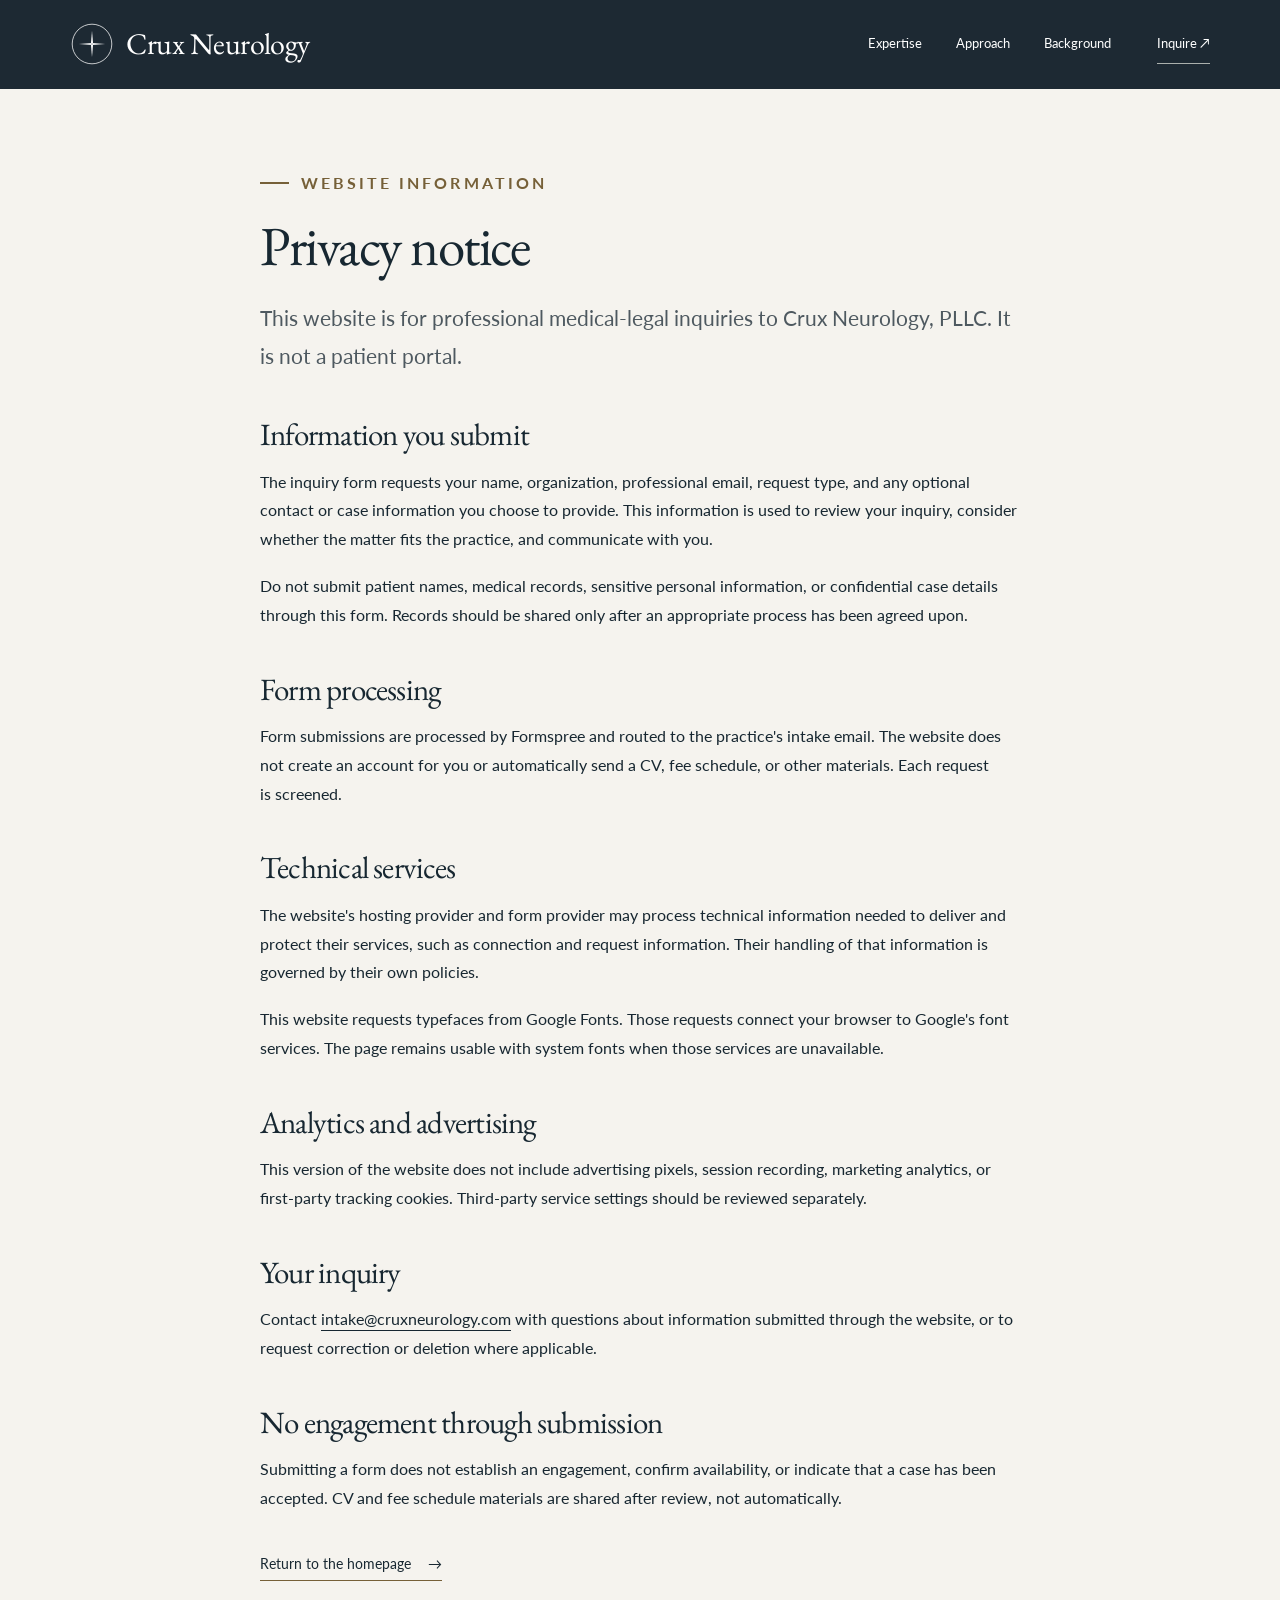
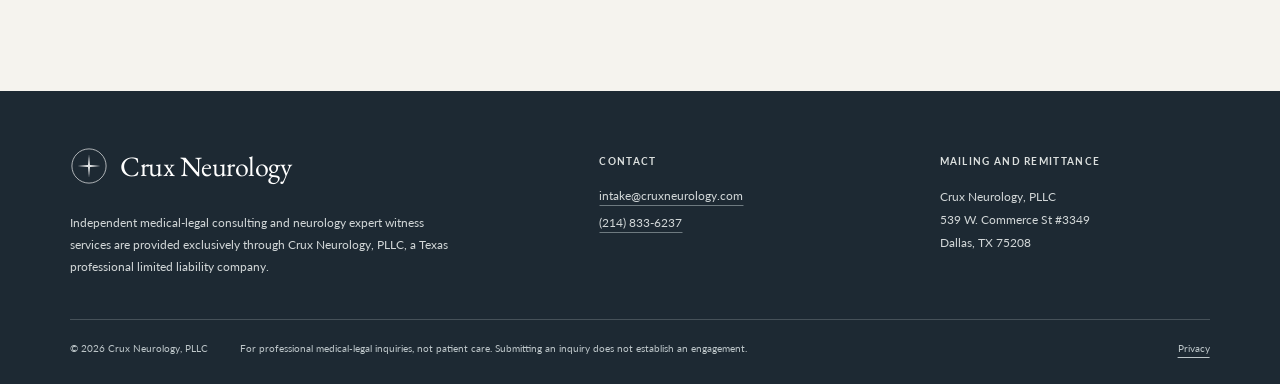
==== privacy/index.html @ 37321e13 "Add files via upload Initial website upload" ====
<!doctype html>
<html lang="en">
<head>
  <meta charset="UTF-8">
  <meta name="viewport" content="width=device-width, initial-scale=1">
  <title>Privacy | Crux Neurology</title>
  <meta name="description" content="How Crux Neurology, PLLC handles professional inquiries submitted through this website.">
  <meta name="robots" content="index, follow, max-image-preview:large">
  <meta name="theme-color" content="#1d2933">
  <link rel="canonical" href="https://cruxneurology.com/privacy/">
  <meta property="og:type" content="website">
  <meta property="og:site_name" content="Crux Neurology">
  <meta property="og:title" content="Privacy | Crux Neurology">
  <meta property="og:description" content="How Crux Neurology, PLLC handles professional inquiries submitted through this website.">
  <meta property="og:url" content="https://cruxneurology.com/privacy/">
  <meta property="og:image" content="https://cruxneurology.com/assets/social-card.png">
  <meta property="og:image:width" content="1200">
  <meta property="og:image:height" content="630">
  <meta property="og:image:alt" content="Crux Neurology - Ryan Cheung, DO. Neurology expert witness for stroke and acute hospital care.">
  <meta name="twitter:card" content="summary_large_image">
  <meta name="twitter:title" content="Privacy | Crux Neurology">
  <meta name="twitter:description" content="How Crux Neurology, PLLC handles professional inquiries submitted through this website.">
  <meta name="twitter:image" content="https://cruxneurology.com/assets/social-card.png">
  <link rel="icon" type="image/svg+xml" href="/assets/favicon.svg">
  <link rel="apple-touch-icon" href="/assets/apple-touch-icon.png">
  <link rel="preconnect" href="https://fonts.googleapis.com"><link rel="preconnect" href="https://fonts.gstatic.com" crossorigin><link href="https://fonts.googleapis.com/css2?family=EB+Garamond:wght@400;500;600&amp;family=Lato:wght@400;700&amp;display=swap" rel="stylesheet">
  <link rel="stylesheet" href="/assets/site.3e89bdb7e78f.css">
  
  
  <script type="module" src="/assets/site.d19957cd7f77.mjs"></script>
</head>
<body>
  <a class="skip-link" href="#main">Skip to content</a>
    <header class="site-header" data-header>
      <div class="container header-inner">
        <a class="brand" href="/" aria-label="Crux Neurology home"><svg class="brand__mark" xmlns="http://www.w3.org/2000/svg" viewBox="0 0 100 100" aria-hidden="true" focusable="false">
    <defs><mask id="logo-cutout-header"><rect width="100" height="100" fill="white"/><circle cx="50" cy="50" r="1.5" fill="black"/></mask></defs>
    <g fill="none" stroke="currentColor"><circle cx="50" cy="50" r="45" stroke-width="1.7"/></g>
    <g fill="currentColor" mask="url(#logo-cutout-header)"><polygon points="50,20 52.5,50 50,80 47.5,50"/><polygon points="20,50 50,47.5 80,50 50,52.5"/></g>
    <circle cx="50" cy="50" r="2" fill="none" stroke="currentColor" stroke-width="1"/>
  </svg><span>Crux Neurology</span></a>
        <button class="menu-toggle" type="button" aria-expanded="false" aria-controls="site-nav" hidden>
          <span data-menu-label>Menu</span><span class="menu-glyph" aria-hidden="true"><span></span><span></span></span>
        </button>
        <nav class="site-nav" id="site-nav" aria-label="Main navigation">
          <a href="/#expertise">Expertise</a><a href="/#approach">Approach</a><a href="/#background">Background</a>
          <a class="nav-inquiry" href="/#inquire" data-inquiry="case">Inquire<span aria-hidden="true">&nbsp;&#8599;</span></a>
        </nav>
      </div>
    </header>
  <main id="main" class="secondary-page" tabindex="-1"><div class="container prose">
    <p class="eyebrow"><span aria-hidden="true"></span>Website information</p><h1>Privacy notice</h1>
    <p class="prose-intro">This website is for professional medical-legal inquiries to Crux Neurology, PLLC. It is not a patient portal.</p>
    <h2>Information you submit</h2><p>The inquiry form requests your name, organization, professional email, request type, and any optional contact or case information you choose to provide. This information is used to review your inquiry, consider whether the matter fits the practice, and communicate with you.</p>
    <p>Do not submit patient names, medical records, sensitive personal information, or confidential case details through this form. Records should be shared only after an appropriate process has been agreed upon.</p>
    <h2>Form processing</h2><p>Form submissions are processed by Formspree and routed to the practice's intake email. The website does not create an account for you or automatically send a CV, fee schedule, or other materials. Each request is screened.</p>
    <h2>Technical services</h2><p>The website's hosting provider and form provider may process technical information needed to deliver and protect their services, such as connection and request information. Their handling of that information is governed by their own policies.</p>
    <p>This website requests typefaces from Google Fonts. Those requests connect your browser to Google's font services. The page remains usable with system fonts when those services are unavailable.</p>
    <h2>Analytics and advertising</h2><p>This version of the website does not include advertising pixels, session recording, marketing analytics, or first-party tracking cookies. Third-party service settings should be reviewed separately.</p>
    <h2>Your inquiry</h2><p>Contact <a href="mailto:intake@cruxneurology.com">intake@cruxneurology.com</a> with questions about information submitted through the website, or to request correction or deletion where applicable.</p>
    <h2>No engagement through submission</h2><p>Submitting a form does not establish an engagement, confirm availability, or indicate that a case has been accepted. CV and fee schedule materials are shared after review, not automatically.</p>
    <a class="text-link" href="/">Return to the homepage <span aria-hidden="true">&#8594;</span></a>
  </div></main>
  <footer class="site-footer">
    <div class="container footer-main">
      <div class="footer-brand"><a class="brand" href="/" aria-label="Crux Neurology home"><svg class="brand__mark" xmlns="http://www.w3.org/2000/svg" viewBox="0 0 100 100" aria-hidden="true" focusable="false">
    <defs><mask id="logo-cutout-footer"><rect width="100" height="100" fill="white"/><circle cx="50" cy="50" r="1.5" fill="black"/></mask></defs>
    <g fill="none" stroke="currentColor"><circle cx="50" cy="50" r="45" stroke-width="1.7"/></g>
    <g fill="currentColor" mask="url(#logo-cutout-footer)"><polygon points="50,20 52.5,50 50,80 47.5,50"/><polygon points="20,50 50,47.5 80,50 50,52.5"/></g>
    <circle cx="50" cy="50" r="2" fill="none" stroke="currentColor" stroke-width="1"/>
  </svg><span>Crux Neurology</span></a><p>Independent medical-legal consulting and neurology expert witness services are provided exclusively through Crux Neurology, PLLC, a Texas professional limited liability company.</p></div>
      <div><h2 class="footer-heading">Contact</h2><a href="mailto:intake@cruxneurology.com">intake@cruxneurology.com</a><a href="tel:+12148336237">(214) 833-6237</a></div>
      <div><h2 class="footer-heading">Mailing and remittance</h2><address>Crux Neurology, PLLC<br>539 W. Commerce St #3349<br>Dallas, TX 75208</address></div>
    </div>
    <div class="container footer-bottom"><p>&copy; 2026 Crux Neurology, PLLC</p><p>For professional medical-legal inquiries, not patient care. Submitting an inquiry does not establish an engagement.</p><a href="/privacy/">Privacy</a></div>
  </footer>
</body>
</html>
---- assets/site.3e89bdb7e78f.css ----
/* EDIT HERE: the approved visual system. Keep normal text at accessible contrast. */
:root {
  color-scheme: light;
  --paper: #f5f3ee;
  --paper-deep: #eae7df;
  --white: #ffffff;
  --navy: #1d2933;
  --navy-raised: #253640;
  --ink: #172731;
  --muted: #4e5960;
  --on-dark: #f6f4ee;
  --on-dark-muted: #d2d7d8;
  --gold: #bda16b;
  --gold-hover: #cdb584;
  --gold-ink: #766038;
  --line: #cecac1;
  --line-dark: #465159;
  --error: #942e2e;
  --font-display: 'EB Garamond', Georgia, 'Times New Roman', serif;
  --font-body: 'Lato', Arial, Helvetica, sans-serif;
  --container: 1248px;
  --gutter: clamp(22px, 5.5vw, 88px);
  --section-space: clamp(68px, 7vw, 100px);
  --header-height: 88px;
  --radius: 2px;
  --ease: cubic-bezier(.2, .7, .2, 1);
}

/* BASE --------------------------------------------------------------- */
*, *::before, *::after { box-sizing: border-box; }
html { scroll-padding-top: calc(var(--header-height) + 24px); }
body { margin: 0; background: var(--paper); color: var(--ink); font-family: var(--font-body); font-size: 17px; line-height: 1.65; -webkit-font-smoothing: antialiased; }
body, input, select, textarea, button { font-synthesis: none; }
::selection { background: #ddcca7; color: var(--ink); }
h1, h2, h3, p, figure, ol, ul, dl, dd { margin: 0; }
h1, h2, h3 { font-family: var(--font-display); font-weight: 400; text-wrap: pretty; }
h1 { font-size: clamp(44px, 4.3vw, 60px); line-height: 1.03; letter-spacing: -.027em; }
h2 { font-size: clamp(35px, 3.3vw, 46px); line-height: 1.08; letter-spacing: -.025em; }
h3 { font-size: 26px; line-height: 1.12; letter-spacing: -.017em; }
p { text-wrap: pretty; }
p + p { margin-top: 18px; }
a { color: inherit; text-underline-offset: 5px; text-decoration-thickness: 1px; }
button, input, select, textarea { font: inherit; }
button, a, input, select, textarea { -webkit-tap-highlight-color: transparent; }
button { cursor: pointer; }
button:disabled { cursor: wait; }
a:focus-visible, button:focus-visible, input:focus-visible, select:focus-visible, textarea:focus-visible, [tabindex]:focus-visible { outline: 2px solid var(--gold-ink); outline-offset: 5px; }
.site-header :focus-visible, .hero :focus-visible, .site-footer :focus-visible { outline-color: var(--gold-hover); }
[hidden] { display: none !important; }
img { display: block; max-width: 100%; }
.container { width: min(var(--container), calc(100% - var(--gutter) * 2)); margin-inline: auto; }
.section { padding-block: var(--section-space); }
section[id] { scroll-margin-top: 22px; }
#main:focus, #inquire:focus { outline: none; }
.skip-link { position: fixed; top: 12px; left: 20px; z-index: 100; padding: 10px 20px; background: var(--paper); color: var(--ink); transform: translateY(-170%); }
.skip-link:focus { transform: translateY(0); }
.eyebrow { display: flex; align-items: center; gap: 12px; font-size: 10.5px; line-height: 1.45; font-weight: 700; text-transform: uppercase; letter-spacing: .19em; color: var(--gold-ink); margin-bottom: 20px; }
.eyebrow > span { width: 29px; height: 2px; flex: 0 0 29px; background: currentColor; }
.button { display: inline-flex; align-items: center; justify-content: center; gap: 17px; padding: 14px 22px; min-height: 50px; border: 1px solid transparent; border-radius: var(--radius); text-decoration: none; font-size: 14px; line-height: 1.3; font-weight: 400; transition: background-color .2s, color .2s, border-color .2s; }
.button--gold { background: var(--gold); color: var(--ink); }
.button--gold:hover { background: var(--gold-hover); }
.button--outline { background: transparent; border-color: #9b9d92; color: var(--on-dark); }
.button--outline:hover { background: var(--on-dark); border-color: var(--on-dark); color: var(--navy); }
.button--navy { background: var(--navy); color: var(--white); }
.button--navy:hover { background: #344650; }
.button--navy:disabled { background: #52636a; }
.button-arrow { transition: transform .2s var(--ease); }
.button:hover .button-arrow { transform: translateX(3px); }
.text-link { display: inline-flex; align-items: center; gap: 17px; border: 0; border-bottom: 1px solid var(--gold-ink); padding: 0 0 5px; background: none; font-size: 14px; line-height: 1.6; text-decoration: none; color: var(--ink); }
.text-link:hover { color: var(--gold-ink); }

/* IDENTITY / NAVIGATION ---------------------------------------------- */
.site-header { position: sticky; top: 0; z-index: 50; background: var(--navy); color: var(--white); border-bottom: 1px solid transparent; transition: border-color .2s; }
.site-header.is-scrolled { border-bottom-color: var(--line-dark); }
.header-inner { min-height: var(--header-height); display: flex; align-items: center; justify-content: space-between; gap: 24px; }
.brand { display: inline-flex; align-items: center; gap: 12px; color: var(--white); text-decoration: none; white-space: nowrap; transition: color .2s; }
.brand__mark { width: 44px; height: 44px; flex: 0 0 44px; }
.brand > span { font-family: var(--font-display); font-size: 30px; line-height: 1; letter-spacing: -.018em; }
/* The entire brand is white at rest; both symbol and wordmark turn gold. */
.brand:hover, .brand:focus-visible { color: var(--gold); }
.site-nav { display: flex; align-items: center; gap: 34px; font-size: 13px; line-height: 1.5; }
.site-nav a { padding-block: 10px; text-decoration: none; transition: color .2s; }
.site-nav a:hover, .site-nav a:focus-visible, .site-nav a[aria-current="location"] { color: var(--gold-hover); }
.site-nav .nav-inquiry { margin-left: 12px; border-bottom: 1px solid #aab0ad; }
.menu-toggle { display: none; }

/* OPENING: INDEPENDENT TEXT, PHOTO, AND REAR PANEL --------------------- */
.hero { background: var(--navy); color: var(--on-dark); position: relative; z-index: 2; isolation: isolate; }
.hero::after { content: ''; position: absolute; z-index: -1; width: 21%; right: 0; top: 0; bottom: 0; background: var(--navy-raised); transform: translateY(var(--rear-shift, 0px)); }
.hero-grid { display: grid; grid-template-columns: minmax(0, 1.43fr) minmax(0, 1fr); gap: clamp(36px, 4.5vw, 68px); align-items: start; padding-top: 28px; padding-bottom: 50px; }
.hero-copy { padding-top: 10px; position: relative; z-index: 2; }
.person-label { font-size: 11px; letter-spacing: .28em; line-height: 1.6; text-transform: uppercase; color: #e4d4b2; margin-bottom: 18px; }
.hero h1 { max-width: 720px; }
.hero h1 > span { display: block; }
.keep-together { white-space: nowrap; }
.hero-introduction { font-size: 15.5px; line-height: 1.65; color: var(--on-dark-muted); max-width: 590px; margin-top: 22px; }
.hero-introduction p + p { margin-top: 11px; }
.hero-actions { display: flex; gap: 14px; flex-wrap: wrap; margin-top: 26px; }
.hero-actions .button { font-size: 13px; padding-inline: 19px; }
.hero-location { display: flex; align-items: center; flex-wrap: wrap; gap: 12px; margin-top: 24px; color: var(--on-dark-muted); font-size: 11.5px; letter-spacing: .02em; }
.hero-location > span { width: 18px; height: 1px; background: #73818a; }
.hero-media { display: grid; grid-template-columns: minmax(0, 1fr) 73px; gap: 25px; align-items: start; position: relative; z-index: 3; }
.portrait-frame { margin-bottom: -108px; background: var(--navy); transform: translate3d(0, var(--portrait-shift, 0px), 0); }
.portrait-clip { aspect-ratio: 3 / 4; overflow: hidden; background: #8b9b93; }
.portrait-clip img { width: 100%; height: 100%; object-fit: cover; object-position: 50% 30%; filter: saturate(.88); transform: scale(var(--portrait-scale, 1.012)); }
.portrait-frame figcaption { padding: 14px 16px 16px; font-size: 12px; line-height: 1.55; color: var(--on-dark); }
.portrait-frame figcaption > span { display: block; }
.portrait-frame figcaption > span + span { color: #c8cfce; font-size: 10.5px; margin-top: 1px; }
.hero-note { margin-top: 140px; font-size: 9px; line-height: 2; text-transform: uppercase; letter-spacing: .16em; overflow-wrap: normal; }
.hero-note > span { display: block; width: 32px; height: 2px; background: var(--gold); margin-bottom: 18px; }

/* FOCUS -------------------------------------------------------------- */
.expertise { padding-top: clamp(106px, 9vw, 130px); position: relative; z-index: 1; background: var(--paper); }
.section-intro { display: grid; grid-template-columns: .9fr 1.25fr; gap: 100px; align-items: center; margin-bottom: 42px; }
.section-intro h2 { max-width: 430px; }
.section-lead { font-size: 17px; line-height: 1.7; color: var(--muted); max-width: 630px; }
.expertise-grid { display: grid; grid-template-columns: repeat(3, minmax(0, 1fr)); border-top: 1px solid var(--line); padding-top: 27px; }
.expertise-item { display: grid; grid-template-columns: 25px 1fr; gap: 21px; padding-right: 28px; }
.expertise-item + .expertise-item { border-left: 1px solid var(--line); padding-left: 27px; }
.expertise-item:last-child { padding-right: 0; }
.item-number { font-family: var(--font-display); font-size: 17px; line-height: 1.5; color: var(--gold-ink); }
.expertise-item h3 { font-size: 24px; line-height: 1.07; min-height: 54px; max-width: 295px; }
.expertise-item p { margin-top: 16px; font-size: 15px; line-height: 1.72; color: var(--muted); }

/* APPROACH: NORMAL DOCUMENT SCROLL, STICKY TITLE, ACTIVE RAIL --------- */
.approach { border-top: 1px solid var(--line); padding-bottom: 76px; }
.approach-grid { display: grid; grid-template-columns: .86fr 1.25fr; gap: clamp(80px, 8.5vw, 135px); align-items: start; }
.approach-intro { position: sticky; top: calc(var(--header-height) + 48px); }
.approach-intro h2 { max-width: 375px; }
.approach-intro > p:not(.eyebrow) { margin-top: 22px; font-size: 16px; line-height: 1.75; color: var(--muted); }
.approach-intro .approach-note { border-left: 2px solid var(--gold); padding-left: 18px; color: var(--ink); margin-top: 28px !important; }
.approach-steps { padding: 0; list-style: none; position: relative; }
.approach-steps::before { content: ''; position: absolute; width: 1px; background: var(--line); top: 18px; bottom: 45px; left: 17px; }
.approach-step { display: grid; grid-template-columns: 36px 1fr; gap: 28px; position: relative; }
.approach-step:not(:last-child) { padding-bottom: 48px; }
.step-marker { position: relative; z-index: 1; width: 35px; height: 35px; display: flex; align-items: center; justify-content: center; border-radius: 50%; border: 1px solid var(--gold-ink); color: var(--gold-ink); background: var(--paper); font-family: var(--font-display); font-size: 14px; transition: color .3s, background-color .3s, border-color .3s; }
.approach-step.is-current .step-marker { background: var(--gold); color: var(--navy); border-color: var(--gold); }
.step-label { color: var(--gold-ink); font-size: 10px; text-transform: uppercase; letter-spacing: .17em; font-weight: 700; line-height: 1.5; margin-bottom: 12px; }
.step-content { padding-top: 4px; }
.step-content h3 { font-size: 29px; line-height: 1.12; max-width: 520px; }
.step-content > p:not(.step-label) { margin-top: 15px; color: var(--muted); font-size: 15px; line-height: 1.75; max-width: 540px; }

/* SERVICES ----------------------------------------------------------- */
.services { border-top: 1px solid var(--line); padding-top: 66px; }
.services-grid { display: grid; grid-template-columns: .86fr 1.25fr; gap: clamp(80px, 8.5vw, 135px); }
.services h2 { max-width: 370px; font-size: 39px; }
.services-note { max-width: 340px; color: var(--muted); font-size: 15px; margin-top: 22px; }
.service-row { padding-block: 23px; border-top: 1px solid var(--line); }
.service-row:first-child { padding-top: 0; border-top: 0; }
.service-row:last-child { padding-bottom: 0; }
.service-row h3 { font-size: 27px; }
.service-row p { margin-top: 10px; font-size: 15px; line-height: 1.7; color: var(--muted); }

/* BACKGROUND --------------------------------------------------------- */
.background { background: var(--paper-deep); }
.background-grid { display: grid; grid-template-columns: .86fr 1.25fr; gap: clamp(80px, 8.5vw, 135px); }
.background h2 { font-size: clamp(40px, 3.8vw, 52px); }
.background-subtitle { margin-top: 18px; color: var(--muted); max-width: 320px; font-size: 16px; line-height: 1.7; }
.background-title .text-link { margin-top: 30px; }
.background-copy { font-size: 16px; line-height: 1.8; }
.credentials { display: grid; grid-template-columns: .9fr 1.1fr; gap: 26px; margin-top: 32px; padding-top: 24px; border-top: 1px solid #bdbab1; }
.credentials dt { text-transform: uppercase; font-weight: 700; letter-spacing: .12em; color: var(--muted); font-size: 10px; line-height: 1.5; margin-bottom: 10px; }
.credentials dd { font-size: 14px; line-height: 1.7; }

/* INTAKE ------------------------------------------------------------- */
.inquiry { padding-block: 104px; }
.inquiry-grid { display: grid; grid-template-columns: .86fr 1.25fr; gap: clamp(80px, 8.5vw, 135px); }
.inquiry-intro h2 { font-size: 46px; }
.inquiry-intro > p:not(.eyebrow) { font-size: 16px; color: var(--muted); margin-top: 22px; }
.inquiry-intro .screening-note { font-size: 14px !important; padding-left: 18px; border-left: 2px solid var(--gold); margin-top: 25px !important; }
.contact-links { margin-top: 32px; display: flex; align-items: flex-start; flex-direction: column; gap: 9px; font-size: 15px; }
.contact-links a { text-decoration-color: var(--line); }
.contact-links a:hover { text-decoration-color: var(--gold-ink); }
.inquiry-panel { min-width: 0; }
.form-fields { display: grid; grid-template-columns: 1fr 1fr; gap: 23px 21px; }
.field { min-width: 0; }
.field--full { grid-column: 1 / -1; }
.field label { display: block; font-size: 12px; font-weight: 700; line-height: 1.5; margin-bottom: 8px; }
.required-note, .optional-note { font-weight: 400; color: var(--muted); font-size: 10px; white-space: nowrap; }
input, select, textarea { width: 100%; min-width: 0; border: 1px solid #a2a8a6; border-radius: var(--radius); padding: 12px; background: #faf9f6; color: var(--ink); font-size: 16px; line-height: 1.45; }
input, select { min-height: 48px; }
select { padding-right: 28px; }
textarea { resize: vertical; min-height: 128px; }
input:hover, select:hover, textarea:hover { border-color: var(--muted); }
input:focus, select:focus, textarea:focus { border-color: var(--gold-ink); }
[aria-invalid="true"] { border-color: var(--error); }
.case-fields { display: grid; gap: 23px; }
.field-hint { color: var(--muted); font-size: 12px; line-height: 1.6; margin: -1px 0 10px; }
.field-error { font-size: 12px; color: var(--error); margin-top: 7px; line-height: 1.5; }
.honeypot { position: absolute; width: 1px; height: 1px; padding: 0; border: 0; overflow: hidden; clip-path: inset(50%); white-space: nowrap; }
.form-submit { display: flex; align-items: center; flex-wrap: wrap; gap: 18px; margin-top: 24px; }
.form-submit .button { min-width: 170px; justify-content: space-between; }
.form-submit [role="status"] { color: var(--muted); font-size: 13px; }
.form-privacy { color: var(--muted); font-size: 11px; line-height: 1.7; margin-top: 17px; }
.form-privacy a { text-underline-offset: 3px; }
.form-error-summary { border-left: 3px solid var(--error); background: #f4e9e6; padding: 20px; margin-bottom: 25px; }
.form-error-summary h3 { font-family: var(--font-body); font-size: 16px; font-weight: 700; margin-bottom: 8px; }
.form-error-summary p, .form-error-summary ul { font-size: 13px; line-height: 1.7; }
.form-error-summary ul { padding-left: 20px; margin-top: 8px; }
.form-success { min-height: 280px; padding: 32px 0; }
.form-success h3 { font-size: 38px; margin-bottom: 17px; }
.form-success > p:not(.step-label) { color: var(--muted); font-size: 16px; max-width: 480px; }
.success-rule { display: block; width: 45px; height: 2px; background: var(--gold-ink); margin-bottom: 25px; }
.form-success .text-link { margin-top: 30px; }

/* FOOTER / SECONDARY PAGES ------------------------------------------- */
.site-footer { background: var(--navy); color: var(--on-dark); padding-top: 56px; padding-bottom: 27px; }
.footer-main { display: grid; grid-template-columns: 1.7fr 1fr 1fr; gap: 70px; }
.footer-brand .brand__mark { width: 38px; height: 38px; flex-basis: 38px; }
.footer-brand .brand > span { font-size: 28px; }
.footer-brand p { font-size: 12px; color: var(--on-dark-muted); line-height: 1.8; max-width: 390px; margin-top: 19px; }
.footer-heading { font-family: var(--font-body); font-size: 10px; line-height: 1.6; letter-spacing: .13em; text-transform: uppercase; font-weight: 700; margin-bottom: 17px; color: #dce0df; }
.footer-main > div:not(.footer-brand) { padding-top: 6px; }
.footer-main > div:not(.footer-brand) > a { display: table; margin-bottom: 7px; font-size: 12px; color: var(--on-dark-muted); text-decoration-color: #6e7a80; }
.footer-main a:hover:not(.brand) { color: var(--gold-hover); }
address { font-style: normal; font-size: 12px; line-height: 1.9; color: var(--on-dark-muted); }
.footer-bottom { margin-top: 42px; padding-top: 20px; border-top: 1px solid var(--line-dark); display: flex; align-items: flex-start; gap: 32px; font-size: 10px; line-height: 1.7; color: #bdc6c9; }
.footer-bottom p:nth-child(2) { flex: 1; max-width: 680px; margin-top: 0; }
.footer-bottom > a { margin-left: auto; }
.secondary-page { padding-block: 80px 110px; }
.prose { max-width: 760px; }
.prose h1 { margin-bottom: 25px; }
.prose .prose-intro { font-size: 21px; color: var(--muted); }
.prose h2 { font-size: 31px; margin-top: 43px; margin-bottom: 16px; }
.prose p { font-size: 16px; line-height: 1.8; }
.prose > .text-link { margin-top: 40px; }
.not-found { min-height: 60vh; }
.not-found .button { margin-top: 28px; }

/* RESPONSIVE: RECOMPOSE; DO NOT MINIATURIZE --------------------------- */
@media (min-width: 1500px) { .hero-grid { padding-top: 48px; } }
@media (max-width: 1190px) {
  .hero-media { grid-template-columns: 1fr; }
  .hero-note { display: none; }
  .portrait-clip { aspect-ratio: 4 / 5; }
  .hero-grid { grid-template-columns: 1.35fr .9fr; gap: 40px; }
  .hero-actions { gap: 10px; }
  .hero-actions .button { padding-inline: 16px; font-size: 12px; }
  .section-intro { gap: 65px; }
  .approach-grid, .services-grid, .background-grid, .inquiry-grid { gap: 70px; }
  .expertise-item { gap: 12px; padding-right: 20px; }
  .expertise-item + .expertise-item { padding-left: 20px; }
  .expertise-item h3 { font-size: 23px; }
}
@media (max-width: 950px) {
  :root { --header-height: 76px; --gutter: 34px; }
  .brand__mark { width: 37px; height: 37px; flex-basis: 37px; }
  .brand > span { font-size: 27px; }
  .site-nav { gap: 22px; font-size: 12px; }
  .site-nav .nav-inquiry { margin-left: 0; }
  .hero-grid { gap: 30px; padding-top: 22px; padding-bottom: 44px; }
  .hero h1 { font-size: 47px; }
  .hero-introduction { font-size: 14px; }
  .hero-location { font-size: 10px; gap: 8px; }
  .portrait-frame { margin-top: 20px; margin-bottom: -60px; }
  .portrait-clip { aspect-ratio: 3 / 4; }
  .hero-actions { display: grid; grid-template-columns: 1fr; justify-items: start; gap: 12px; }
  .hero-actions .button { font-size: 13px; }
  .hero-actions .button--outline { min-height: 35px; border-width: 0 0 1px; padding: 5px 0; border-radius: 0; }
  .hero-actions .button--outline:hover { background: none; color: var(--gold-hover); }
  .expertise { padding-top: 85px; }
  .section-intro { gap: 45px; }
  .section-lead { font-size: 15px; }
  .expertise-grid { grid-template-columns: 1fr; padding-top: 0; }
  .expertise-item, .expertise-item + .expertise-item { grid-template-columns: 30px minmax(180px, .8fr) 1fr; padding: 24px 0; border-left: 0; border-bottom: 1px solid var(--line); gap: 16px; }
  .expertise-item > div { display: contents; }
  .expertise-item h3 { min-height: auto; max-width: 300px; }
  .expertise-item p { margin-top: 0; font-size: 14px; }
  .expertise-item:last-child { border-bottom: 0; padding-bottom: 0; }
  .approach-grid, .services-grid, .background-grid, .inquiry-grid { gap: 45px; grid-template-columns: .85fr 1.15fr; }
  .approach-intro h2, .services h2 { font-size: 35px; }
  .step-content h3 { font-size: 27px; }
  .approach-step { gap: 18px; }
  .step-content > p:not(.step-label) { font-size: 14px; }
  .background h2 { font-size: 40px; }
  .background-copy { font-size: 15px; }
  .credentials { grid-template-columns: 1fr; gap: 20px; }
  .inquiry-intro h2 { font-size: 39px; }
  .inquiry-intro > p:not(.eyebrow) { font-size: 15px; }
  .form-fields { grid-template-columns: 1fr; }
  .footer-main { gap: 34px; grid-template-columns: 1.5fr 1fr 1fr; }
  .footer-main .brand > span { font-size: 25px; }
  .footer-main .brand { gap: 9px; }
  .footer-main .brand__mark { width: 32px; height: 32px; flex-basis: 32px; }
}
@media (max-width: 700px) {
  :root { --gutter: 24px; --header-height: 74px; --section-space: 62px; }
  body { font-size: 16px; }
  .header-inner { position: relative; flex-wrap: wrap; column-gap: 12px; }
  .brand { gap: 9px; }
  .brand__mark { width: 34px; height: 34px; flex-basis: 34px; }
  .brand > span { font-size: 25px; }
  .menu-toggle:not([hidden]) { display: flex; align-items: center; gap: 10px; padding: 11px 0 11px 8px; border: 0; background: none; color: var(--white); font-size: 11px; }
  .menu-glyph { display: grid; gap: 5px; width: 19px; }
  .menu-glyph > span { width: 19px; height: 1px; background: currentColor; transition: transform .2s; }
  [aria-expanded="true"] .menu-glyph > span:first-child { transform: translateY(3px) rotate(45deg); }
  [aria-expanded="true"] .menu-glyph > span:last-child { transform: translateY(-3px) rotate(-45deg); }
  .site-nav { width: 100%; justify-content: space-between; gap: 10px; padding: 0 0 17px; font-size: 12px; }
  .nav-ready .site-nav { display: none; position: absolute; top: 100%; left: calc(-1 * var(--gutter)); right: calc(-1 * var(--gutter)); width: auto; background: var(--navy); padding: 16px var(--gutter) 22px; border-top: 1px solid var(--line-dark); border-bottom: 1px solid var(--line-dark); }
  .nav-ready .site-nav.is-open { display: grid; gap: 8px; }
  .nav-ready .site-nav a { padding: 12px 0; font-size: 15px; }
  .nav-ready .site-nav .nav-inquiry { border: 0; color: var(--gold-hover); }
  .hero::after { width: 19%; top: 53%; }
  .hero-grid { grid-template-columns: 1fr; gap: 37px; padding-top: 30px; padding-bottom: 0; }
  .hero-copy { padding-top: 0; }
  .person-label { font-size: 10px; letter-spacing: .22em; margin-bottom: 18px; }
  .hero h1 { font-size: clamp(36px, 9.8vw, 52px); line-height: 1.06; letter-spacing: -.024em; max-width: 560px; }
  .hero-introduction { margin-top: 21px; font-size: 14px; line-height: 1.75; }
  .hero-introduction p + p { margin-top: 15px; }
  .hero-actions { display: flex; gap: 12px; margin-top: 24px; }
  .hero-actions .button { width: 100%; min-height: 48px; font-size: 13px; }
  .hero-actions .button--outline { border: 1px solid #9b9d92; padding: 13px; border-radius: var(--radius); }
  .hero-actions .button--outline:hover { background: var(--paper); color: var(--navy); }
  .hero-location { font-size: 10px; margin-top: 22px; gap: 10px; }
  .hero-media { width: min(100%, 420px); margin-inline: auto; }
  .portrait-frame { margin: 0 0 -38px; transform: none; }
  .portrait-clip { aspect-ratio: 1 / 1.08; }
  .portrait-clip img { object-position: 50% 22%; transform: none; }
  .portrait-frame figcaption { padding: 12px 15px 14px; }
  .portrait-frame figcaption > span + span { font-size: 11px; }
  .expertise { padding-top: 90px; }
  .section-intro { grid-template-columns: 1fr; gap: 24px; margin-bottom: 28px; }
  .section-intro h2 { max-width: 310px; }
  h2 { font-size: 37px; }
  .section-lead { font-size: 15px; line-height: 1.8; }
  .eyebrow { font-size: 9px; gap: 10px; margin-bottom: 18px; }
  .eyebrow > span { width: 25px; flex-basis: 25px; }
  .expertise-item, .expertise-item + .expertise-item { grid-template-columns: 26px 1fr; gap: 17px; padding-block: 25px; }
  .expertise-item > div { display: block; }
  .expertise-item h3 { font-size: 27px; line-height: 1.05; max-width: 300px; }
  .expertise-item p { margin-top: 13px; font-size: 14px; line-height: 1.8; }
  .approach-grid, .services-grid, .background-grid, .inquiry-grid { grid-template-columns: 1fr; gap: 35px; }
  .approach { padding-bottom: 59px; }
  .approach-intro { position: static; }
  .approach-intro h2, .services h2 { font-size: 37px; max-width: 340px; }
  .approach-intro > p:not(.eyebrow) { font-size: 15px; margin-top: 19px; }
  .approach-intro .approach-note { margin-top: 20px !important; }
  .approach-step { gap: 17px; grid-template-columns: 32px 1fr; }
  .approach-step:not(:last-child) { padding-bottom: 35px; }
  .step-marker { width: 31px; height: 31px; font-size: 13px; }
  .approach-steps::before { left: 15px; bottom: 30px; }
  .step-content { padding-top: 1px; }
  .step-label { font-size: 9px; margin-bottom: 10px; }
  .step-content h3 { font-size: 28px; }
  .step-content > p:not(.step-label) { font-size: 14px; line-height: 1.8; }
  .services-note { max-width: 400px; }
  .service-row { padding-block: 23px; }
  .service-row:first-child { border-top: 1px solid var(--line); padding-top: 23px; }
  .service-row h3 { font-size: 29px; }
  .background h2 { font-size: 43px; }
  .background-subtitle { max-width: 330px; font-size: 15px; margin-top: 13px; }
  .background-title .text-link { margin-top: 24px; font-size: 13px; }
  .background-copy { font-size: 15px; line-height: 1.85; }
  .credentials { grid-template-columns: 1fr 1fr; gap: 18px; }
  .credentials dt { font-size: 9px; }
  .credentials dd { font-size: 12px; }
  .inquiry { padding-block: 67px; }
  .inquiry-intro h2 { font-size: 43px; }
  .inquiry-intro .screening-note { max-width: 360px; }
  .contact-links { margin-top: 26px; }
  .inquiry-grid { gap: 36px; }
  .form-fields { gap: 21px; }
  .field label { font-size: 12px; }
  .required-note, .optional-note { font-size: 10px; }
  .form-submit .button { width: 100%; justify-content: center; }
  .form-privacy { font-size: 11px; }
  .site-footer { padding-top: 39px; }
  .footer-main { grid-template-columns: 1fr 1fr; gap: 30px 20px; }
  .footer-brand { grid-column: 1 / -1; }
  .footer-brand p { font-size: 12px; max-width: 440px; margin-top: 16px; }
  .footer-main .brand > span { font-size: 28px; }
  .footer-main .brand__mark { width: 38px; height: 38px; flex-basis: 38px; }
  .footer-heading { font-size: 9px; letter-spacing: .09em; }
  .footer-main > div:not(.footer-brand) > a { overflow-wrap: anywhere; font-size: 11px; }
  address { font-size: 11px; }
  .footer-bottom { margin-top: 30px; display: grid; grid-template-columns: 1fr auto; gap: 13px; }
  .footer-bottom p:nth-child(2) { grid-column: 1 / -1; grid-row: 2; }
  .footer-bottom > a { grid-column: 2; grid-row: 1; }
  .secondary-page { padding-block: 55px 70px; }
  .prose h1 { font-size: 44px; }
  .prose p { font-size: 15px; }
  .not-found { min-height: 55vh; }
}
@media (max-width: 360px) {
  :root { --gutter: 20px; }
  .brand > span { font-size: 22px; }
  .brand__mark { width: 31px; height: 31px; flex-basis: 31px; }
  .menu-toggle:not([hidden]) { gap: 7px; }
  .hero h1 { font-size: 36px; }
  .hero-location { font-size: 9px; gap: 7px; }
  .contact-links { font-size: 14px; }
}
@media (prefers-reduced-motion: no-preference) {
  html { scroll-behavior: smooth; }
}
@media (prefers-reduced-motion: reduce) {
  html { scroll-behavior: auto; }
  *, *::before, *::after { animation: none !important; transition: none !important; }
  .portrait-frame, .portrait-clip img, .hero::after { transform: none !important; }
  .approach-intro { position: static; }
}
@media print {
  .site-header, .hero-media, .hero-actions, .inquiry-panel, .site-footer, .text-link, .skip-link { display: none; }
  body, .hero, .background, .expertise { background: white; color: black; }
  .hero-introduction, .hero-location, .person-label { color: black; }
  .container { width: 100%; }
  .hero-grid, .section-intro, .approach-grid, .services-grid, .background-grid, .inquiry-grid { display: block; }
  .section, .hero-grid { padding-block: 24px; }
  .approach-intro { position: static; }
  .approach-steps, .service-list, .background-copy { margin-top: 25px; }
  .approach-step { break-inside: avoid; }
  h1 { font-size: 34pt; }
  h2 { font-size: 24pt; }
}
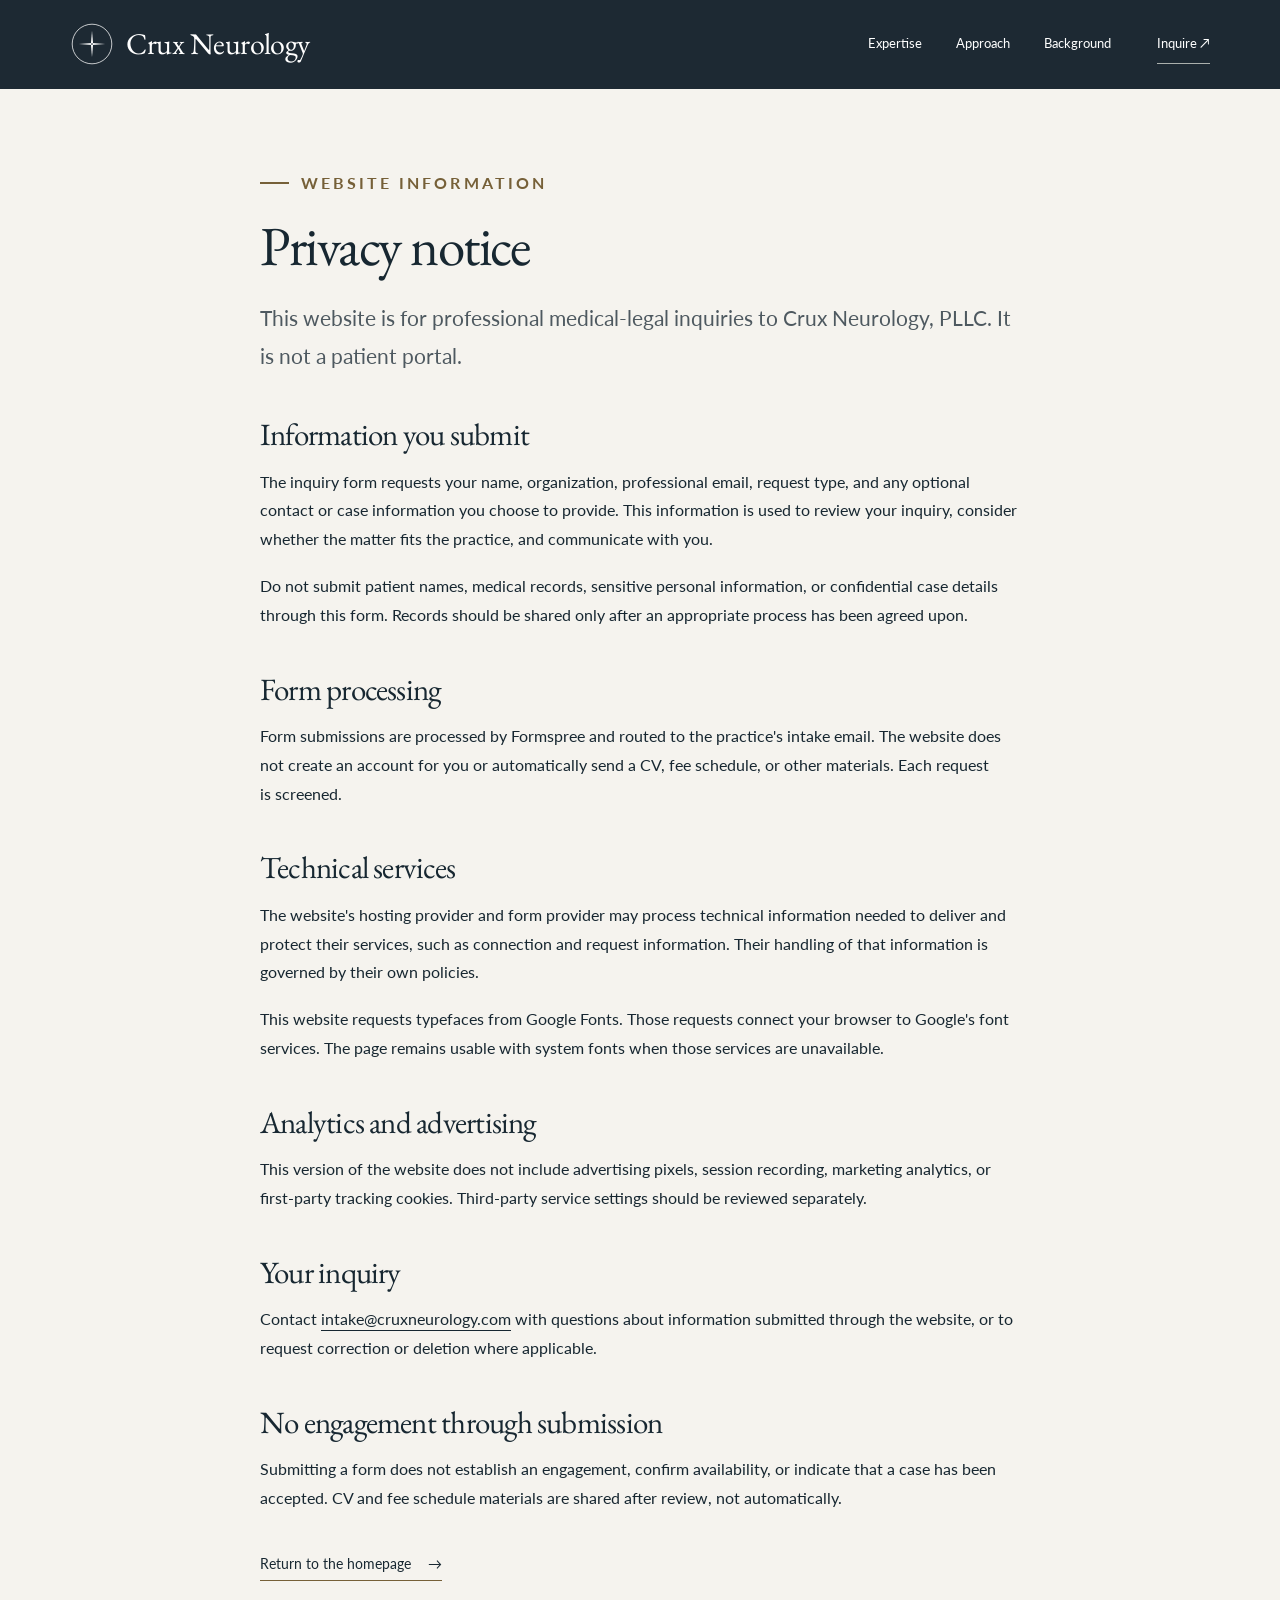
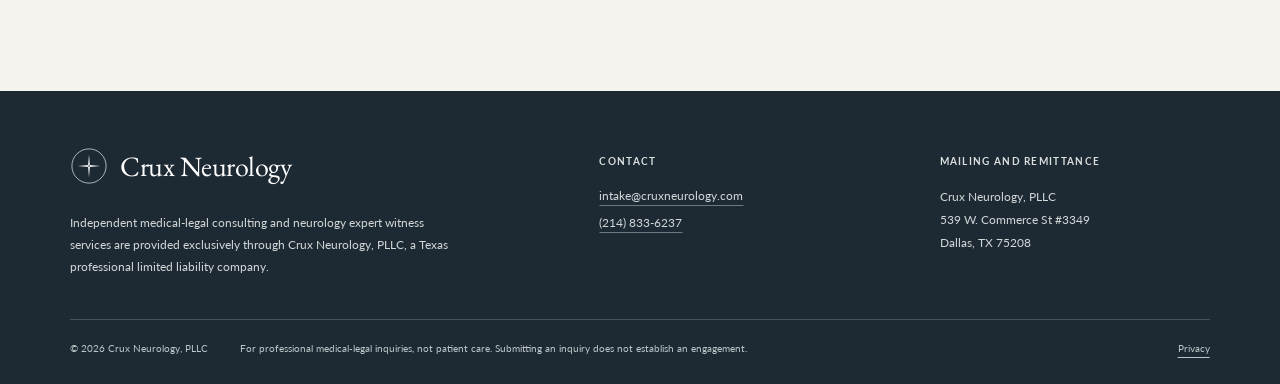
==== commit 87b43785: "Add files via upload Minor updates 1.0.2 Removed the right-side raised navy color block entirely. I" ====
--- a/privacy/index.html
+++ b/privacy/index.html
@@ -24,27 +24,27 @@
   <link rel="icon" type="image/svg+xml" href="/assets/favicon.svg">
   <link rel="apple-touch-icon" href="/assets/apple-touch-icon.png">
   <link rel="preconnect" href="https://fonts.googleapis.com"><link rel="preconnect" href="https://fonts.gstatic.com" crossorigin><link href="https://fonts.googleapis.com/css2?family=EB+Garamond:wght@400;500;600&amp;family=Lato:wght@400;700&amp;display=swap" rel="stylesheet">
-  <link rel="stylesheet" href="/assets/site.3e89bdb7e78f.css">
+  <link rel="stylesheet" href="/assets/site.54a33698efd3.css">
   
   
-  <script type="module" src="/assets/site.d19957cd7f77.mjs"></script>
+  <script type="module" src="/assets/site.481bfb0ac545.mjs"></script>
 </head>
 <body>
   <a class="skip-link" href="#main">Skip to content</a>
     <header class="site-header" data-header>
       <div class="container header-inner">
         <a class="brand" href="/" aria-label="Crux Neurology home"><svg class="brand__mark" xmlns="http://www.w3.org/2000/svg" viewBox="0 0 100 100" aria-hidden="true" focusable="false">
-    <defs><mask id="logo-cutout-header"><rect width="100" height="100" fill="white"/><circle cx="50" cy="50" r="1.5" fill="black"/></mask></defs>
+    <defs><mask id="logo-cutout-header"><rect width="100" height="100" fill="white"/><circle cx="50" cy="50" r="2.35" fill="black"/></mask></defs>
     <g fill="none" stroke="currentColor"><circle cx="50" cy="50" r="45" stroke-width="1.7"/></g>
     <g fill="currentColor" mask="url(#logo-cutout-header)"><polygon points="50,20 52.5,50 50,80 47.5,50"/><polygon points="20,50 50,47.5 80,50 50,52.5"/></g>
-    <circle cx="50" cy="50" r="2" fill="none" stroke="currentColor" stroke-width="1"/>
+    <circle cx="50" cy="50" r="2.6" fill="none" stroke="currentColor" stroke-width="0.9"/>
   </svg><span>Crux Neurology</span></a>
         <button class="menu-toggle" type="button" aria-expanded="false" aria-controls="site-nav" hidden>
           <span data-menu-label>Menu</span><span class="menu-glyph" aria-hidden="true"><span></span><span></span></span>
         </button>
         <nav class="site-nav" id="site-nav" aria-label="Main navigation">
           <a href="/#expertise">Expertise</a><a href="/#approach">Approach</a><a href="/#background">Background</a>
-          <a class="nav-inquiry" href="/#inquire" data-inquiry="case">Inquire<span aria-hidden="true">&nbsp;&#8599;</span></a>
+          <a class="nav-inquiry" href="/#inquire">Inquire<span aria-hidden="true">&nbsp;&#8599;</span></a>
         </nav>
       </div>
     </header>
@@ -64,10 +64,10 @@
   <footer class="site-footer">
     <div class="container footer-main">
       <div class="footer-brand"><a class="brand" href="/" aria-label="Crux Neurology home"><svg class="brand__mark" xmlns="http://www.w3.org/2000/svg" viewBox="0 0 100 100" aria-hidden="true" focusable="false">
-    <defs><mask id="logo-cutout-footer"><rect width="100" height="100" fill="white"/><circle cx="50" cy="50" r="1.5" fill="black"/></mask></defs>
+    <defs><mask id="logo-cutout-footer"><rect width="100" height="100" fill="white"/><circle cx="50" cy="50" r="2.35" fill="black"/></mask></defs>
     <g fill="none" stroke="currentColor"><circle cx="50" cy="50" r="45" stroke-width="1.7"/></g>
     <g fill="currentColor" mask="url(#logo-cutout-footer)"><polygon points="50,20 52.5,50 50,80 47.5,50"/><polygon points="20,50 50,47.5 80,50 50,52.5"/></g>
-    <circle cx="50" cy="50" r="2" fill="none" stroke="currentColor" stroke-width="1"/>
+    <circle cx="50" cy="50" r="2.6" fill="none" stroke="currentColor" stroke-width="0.9"/>
   </svg><span>Crux Neurology</span></a><p>Independent medical-legal consulting and neurology expert witness services are provided exclusively through Crux Neurology, PLLC, a Texas professional limited liability company.</p></div>
       <div><h2 class="footer-heading">Contact</h2><a href="mailto:intake@cruxneurology.com">intake@cruxneurology.com</a><a href="tel:+12148336237">(214) 833-6237</a></div>
       <div><h2 class="footer-heading">Mailing and remittance</h2><address>Crux Neurology, PLLC<br>539 W. Commerce St #3349<br>Dallas, TX 75208</address></div>
--- a/assets/site.54a33698efd3.css
+++ b/assets/site.54a33698efd3.css
@@ -0,0 +1,412 @@
+/* EDIT HERE: the approved visual system. Keep normal text at accessible contrast. */
+:root {
+  color-scheme: light;
+  --paper: #f5f3ee;
+  --paper-deep: #eae7df;
+  --white: #ffffff;
+  --navy: #1d2933;
+  --navy-raised: #253640;
+  --ink: #172731;
+  --muted: #4e5960;
+  --on-dark: #f6f4ee;
+  --on-dark-muted: #d2d7d8;
+  --gold: #bda16b;
+  --gold-hover: #cdb584;
+  --gold-ink: #766038;
+  --line: #cecac1;
+  --line-dark: #465159;
+  --error: #942e2e;
+  --font-display: 'EB Garamond', Georgia, 'Times New Roman', serif;
+  --font-body: 'Lato', Arial, Helvetica, sans-serif;
+  --container: 1248px;
+  --gutter: clamp(22px, 5.5vw, 88px);
+  --section-space: clamp(68px, 7vw, 100px);
+  --header-height: 88px;
+  --radius: 2px;
+  --ease: cubic-bezier(.2, .7, .2, 1);
+}
+
+/* BASE --------------------------------------------------------------- */
+*, *::before, *::after { box-sizing: border-box; }
+html { scroll-padding-top: calc(var(--header-height) + 24px); }
+body { margin: 0; background: var(--paper); color: var(--ink); font-family: var(--font-body); font-size: 17px; line-height: 1.65; -webkit-font-smoothing: antialiased; }
+body, input, select, textarea, button { font-synthesis: none; }
+::selection { background: #ddcca7; color: var(--ink); }
+h1, h2, h3, p, figure, ol, ul, dl, dd { margin: 0; }
+h1, h2, h3 { font-family: var(--font-display); font-weight: 400; text-wrap: pretty; }
+h1 { font-size: clamp(44px, 4.3vw, 60px); line-height: 1.03; letter-spacing: -.027em; }
+h2 { font-size: clamp(35px, 3.3vw, 46px); line-height: 1.08; letter-spacing: -.025em; }
+h3 { font-size: 26px; line-height: 1.12; letter-spacing: -.017em; }
+p { text-wrap: pretty; }
+p + p { margin-top: 18px; }
+a { color: inherit; text-underline-offset: 5px; text-decoration-thickness: 1px; }
+button, input, select, textarea { font: inherit; }
+button, a, input, select, textarea { -webkit-tap-highlight-color: transparent; }
+button { cursor: pointer; }
+button:disabled { cursor: wait; }
+a:focus-visible, button:focus-visible, input:focus-visible, select:focus-visible, textarea:focus-visible, [tabindex]:focus-visible { outline: 2px solid var(--gold-ink); outline-offset: 5px; }
+.site-header :focus-visible, .hero :focus-visible, .site-footer :focus-visible { outline-color: var(--gold-hover); }
+[hidden] { display: none !important; }
+img { display: block; max-width: 100%; }
+.container { width: min(var(--container), calc(100% - var(--gutter) * 2)); margin-inline: auto; }
+.section { padding-block: var(--section-space); }
+section[id] { scroll-margin-top: 22px; }
+#main:focus, #inquire:focus { outline: none; }
+.skip-link { position: fixed; top: 12px; left: 20px; z-index: 100; padding: 10px 20px; background: var(--paper); color: var(--ink); transform: translateY(-170%); }
+.skip-link:focus { transform: translateY(0); }
+.eyebrow { display: flex; align-items: center; gap: 12px; font-size: 10.5px; line-height: 1.45; font-weight: 700; text-transform: uppercase; letter-spacing: .19em; color: var(--gold-ink); margin-bottom: 20px; }
+.eyebrow > span { width: 29px; height: 2px; flex: 0 0 29px; background: currentColor; }
+.button { display: inline-flex; align-items: center; justify-content: center; gap: 17px; padding: 14px 22px; min-height: 50px; border: 1px solid transparent; border-radius: var(--radius); text-decoration: none; font-size: 14px; line-height: 1.3; font-weight: 400; transition: background-color .2s, color .2s, border-color .2s; }
+.button--gold { background: var(--gold); color: var(--ink); }
+.button--gold:hover { background: var(--gold-hover); }
+.button--outline { background: transparent; border-color: #9b9d92; color: var(--on-dark); }
+.button--outline:hover { background: var(--on-dark); border-color: var(--on-dark); color: var(--navy); }
+.button--navy { background: var(--navy); color: var(--white); }
+.button--navy:hover { background: #344650; }
+.button--navy:disabled { background: #52636a; }
+.button-arrow { transition: transform .2s var(--ease); }
+.button:hover .button-arrow { transform: translateX(3px); }
+.text-link { display: inline-flex; align-items: center; gap: 17px; border: 0; border-bottom: 1px solid var(--gold-ink); padding: 0 0 5px; background: none; font-size: 14px; line-height: 1.6; text-decoration: none; color: var(--ink); }
+.text-link:hover { color: var(--gold-ink); }
+
+/* IDENTITY / NAVIGATION ---------------------------------------------- */
+.site-header { position: sticky; top: 0; z-index: 50; background: var(--navy); color: var(--white); border-bottom: 1px solid transparent; transition: border-color .2s; }
+.site-header.is-scrolled { border-bottom-color: var(--line-dark); }
+.header-inner { min-height: var(--header-height); display: flex; align-items: center; justify-content: space-between; gap: 24px; }
+.brand { display: inline-flex; align-items: center; gap: 12px; color: var(--white); text-decoration: none; white-space: nowrap; transition: color .2s; }
+.brand__mark { width: 44px; height: 44px; flex: 0 0 44px; }
+.brand > span { font-family: var(--font-display); font-size: 30px; line-height: 1; letter-spacing: -.018em; }
+/* The entire brand is white at rest; both symbol and wordmark turn gold. */
+.brand:hover, .brand:focus-visible { color: var(--gold); }
+.site-nav { display: flex; align-items: center; gap: 34px; font-size: 13px; line-height: 1.5; }
+.site-nav a { padding-block: 10px; text-decoration: none; transition: color .2s; }
+.site-nav a:hover, .site-nav a:focus-visible, .site-nav a[aria-current="location"] { color: var(--gold-hover); }
+.site-nav .nav-inquiry { margin-left: 12px; border-bottom: 1px solid #aab0ad; }
+.menu-toggle { display: none; }
+
+/* OPENING: INDEPENDENT TEXT, PHOTO, AND REAR PANEL --------------------- */
+.hero { background: var(--navy); color: var(--on-dark); position: relative; z-index: 2; isolation: isolate; }
+.hero-grid { display: grid; grid-template-columns: minmax(0, 1.43fr) minmax(0, 1fr); gap: clamp(36px, 4.5vw, 68px); align-items: start; padding-top: 28px; padding-bottom: 50px; }
+.hero-copy { padding-top: 10px; position: relative; z-index: 2; }
+.person-label { font-size: 11px; letter-spacing: .28em; line-height: 1.6; text-transform: uppercase; color: #e4d4b2; margin-bottom: 18px; }
+.hero h1 { max-width: 720px; }
+.hero h1 > span { display: block; }
+.keep-together { white-space: nowrap; }
+.hero-introduction { font-size: 15.5px; line-height: 1.65; color: var(--on-dark-muted); max-width: 590px; margin-top: 22px; }
+.hero-introduction p + p { margin-top: 11px; }
+.hero-actions { display: flex; gap: 14px; flex-wrap: wrap; margin-top: 26px; }
+.hero-actions .button { font-size: 13px; padding-inline: 19px; }
+.hero-location { display: flex; align-items: center; flex-wrap: wrap; gap: 12px; margin-top: 24px; color: var(--on-dark-muted); font-size: 11.5px; letter-spacing: .02em; }
+.hero-location > span { width: 18px; height: 1px; background: #73818a; }
+.hero-media { display: grid; grid-template-columns: minmax(0, 1fr) 73px; gap: 25px; align-items: start; position: relative; z-index: 3; }
+.portrait-frame { margin-bottom: -76px; background: var(--navy); transform: translate3d(0, var(--portrait-shift, 0px), 0); }
+.portrait-clip { aspect-ratio: 3 / 4; overflow: hidden; background: #8b9b93; }
+.portrait-clip img { width: 100%; height: 100%; object-fit: cover; object-position: 50% 30%; filter: saturate(.88); transform: scale(var(--portrait-scale, 1.012)); }
+.portrait-frame figcaption { padding: 14px 16px 16px; font-size: 12px; line-height: 1.55; color: var(--on-dark); }
+.portrait-frame figcaption > span { display: block; }
+.portrait-frame figcaption > span + span { color: #c8cfce; font-size: 10.5px; margin-top: 1px; }
+.hero-note { margin-top: 140px; font-size: 9px; line-height: 2; text-transform: uppercase; letter-spacing: .16em; overflow-wrap: normal; }
+.hero-note > span { display: block; width: 32px; height: 2px; background: var(--gold); margin-bottom: 18px; }
+
+/* FOCUS -------------------------------------------------------------- */
+.expertise { padding-top: clamp(96px, 7.5vw, 116px); position: relative; z-index: 1; background: var(--paper); }
+.section-intro { display: grid; grid-template-columns: .9fr 1.25fr; gap: 100px; align-items: center; margin-bottom: 42px; }
+.section-intro h2 { max-width: 430px; }
+.section-lead { font-size: 17px; line-height: 1.7; color: var(--muted); max-width: 630px; }
+.expertise-grid { display: grid; grid-template-columns: repeat(3, minmax(0, 1fr)); border-top: 1px solid var(--line); padding-top: 27px; }
+.expertise-item { display: grid; grid-template-columns: 25px 1fr; gap: 21px; padding-right: 28px; }
+.expertise-item + .expertise-item { border-left: 1px solid var(--line); padding-left: 27px; }
+.expertise-item:last-child { padding-right: 0; }
+.item-number { font-family: var(--font-display); font-size: 17px; line-height: 1.5; color: var(--gold-ink); }
+.expertise-item h3 { font-size: 24px; line-height: 1.07; min-height: 54px; max-width: 295px; }
+.expertise-item p { margin-top: 16px; font-size: 15px; line-height: 1.72; color: var(--muted); }
+
+/* APPROACH: NORMAL DOCUMENT SCROLL, STICKY TITLE, ACTIVE RAIL --------- */
+.approach { border-top: 1px solid var(--line); padding-bottom: 76px; }
+.approach-grid { display: grid; grid-template-columns: .86fr 1.25fr; gap: clamp(80px, 8.5vw, 135px); align-items: start; }
+.approach-intro { position: sticky; top: calc(var(--header-height) + 48px); }
+.approach-intro h2 { max-width: 375px; }
+.approach-intro > p:not(.eyebrow) { margin-top: 22px; font-size: 16px; line-height: 1.75; color: var(--muted); }
+.approach-intro .approach-note { border-left: 2px solid var(--gold); padding-left: 18px; color: var(--ink); margin-top: 28px !important; }
+.approach-steps { padding: 0; list-style: none; position: relative; }
+.approach-steps::before { content: ''; position: absolute; width: 1px; background: var(--line); top: 18px; bottom: 45px; left: 17px; }
+.approach-step { display: grid; grid-template-columns: 36px 1fr; gap: 28px; position: relative; }
+.approach-step:not(:last-child) { padding-bottom: 48px; }
+.step-marker { position: relative; z-index: 1; width: 35px; height: 35px; display: flex; align-items: center; justify-content: center; border-radius: 50%; border: 1px solid var(--gold-ink); color: var(--gold-ink); background: var(--paper); font-family: var(--font-display); font-size: 14px; transition: color .3s, background-color .3s, border-color .3s; }
+.approach-step.is-current .step-marker { background: var(--gold); color: var(--navy); border-color: var(--gold); }
+.step-label { color: var(--gold-ink); font-size: 10px; text-transform: uppercase; letter-spacing: .17em; font-weight: 700; line-height: 1.5; margin-bottom: 12px; }
+.step-content { padding-top: 4px; }
+.step-content h3 { font-size: 29px; line-height: 1.12; max-width: 520px; }
+.step-content > p:not(.step-label) { margin-top: 15px; color: var(--muted); font-size: 15px; line-height: 1.75; max-width: 540px; }
+
+/* SERVICES ----------------------------------------------------------- */
+.services { border-top: 1px solid var(--line); padding-top: 66px; }
+.services-grid { display: grid; grid-template-columns: .86fr 1.25fr; gap: clamp(80px, 8.5vw, 135px); }
+.services h2 { max-width: 370px; font-size: 39px; }
+.services-note { max-width: 340px; color: var(--muted); font-size: 15px; margin-top: 22px; }
+.service-row { padding-block: 23px; border-top: 1px solid var(--line); }
+.service-row:first-child { padding-top: 0; border-top: 0; }
+.service-row:last-child { padding-bottom: 0; }
+.service-row h3 { font-size: 27px; }
+.service-row p { margin-top: 10px; font-size: 15px; line-height: 1.7; color: var(--muted); }
+
+/* BACKGROUND --------------------------------------------------------- */
+.background { background: var(--paper-deep); }
+.background-grid { display: grid; grid-template-columns: .86fr 1.25fr; gap: clamp(80px, 8.5vw, 135px); }
+.background h2 { font-size: clamp(40px, 3.8vw, 52px); }
+.background-subtitle { margin-top: 18px; color: var(--muted); max-width: 320px; font-size: 16px; line-height: 1.7; }
+.background-title .text-link { margin-top: 30px; }
+.background-copy { font-size: 16px; line-height: 1.8; }
+.credentials { display: grid; grid-template-columns: .9fr 1.1fr; gap: 26px; margin-top: 32px; padding-top: 24px; border-top: 1px solid #bdbab1; }
+.credentials dt { text-transform: uppercase; font-weight: 700; letter-spacing: .12em; color: var(--muted); font-size: 10px; line-height: 1.5; margin-bottom: 10px; }
+.credentials dd { font-size: 14px; line-height: 1.7; }
+
+/* INTAKE ------------------------------------------------------------- */
+.inquiry { padding-block: 104px; }
+.inquiry-grid { display: grid; grid-template-columns: .86fr 1.25fr; gap: clamp(80px, 8.5vw, 135px); }
+.inquiry-intro h2 { font-size: 46px; }
+.inquiry-intro > p:not(.eyebrow) { font-size: 16px; color: var(--muted); margin-top: 22px; }
+.inquiry-intro .screening-note { font-size: 14px !important; padding-left: 18px; border-left: 2px solid var(--gold); margin-top: 25px !important; }
+.contact-links { margin-top: 32px; display: flex; align-items: flex-start; flex-direction: column; gap: 9px; font-size: 15px; }
+.contact-links a { text-decoration-color: var(--line); }
+.contact-links a:hover { text-decoration-color: var(--gold-ink); }
+.inquiry-panel { min-width: 0; }
+.form-fields { display: grid; grid-template-columns: 1fr 1fr; gap: 23px 21px; }
+.field { min-width: 0; }
+.field--full { grid-column: 1 / -1; }
+.field label { display: block; font-size: 12px; font-weight: 700; line-height: 1.5; margin-bottom: 8px; }
+.required-note, .optional-note { font-weight: 400; color: var(--muted); font-size: 10px; white-space: nowrap; }
+input, select, textarea { width: 100%; min-width: 0; border: 1px solid #a2a8a6; border-radius: var(--radius); padding: 12px; background: #faf9f6; color: var(--ink); font-size: 16px; line-height: 1.45; }
+input, select { min-height: 48px; }
+select { padding-right: 28px; }
+textarea { resize: vertical; min-height: 128px; }
+input:hover, select:hover, textarea:hover { border-color: var(--muted); }
+input:focus, select:focus, textarea:focus { border-color: var(--gold-ink); }
+[aria-invalid="true"] { border-color: var(--error); }
+.field-hint { color: var(--muted); font-size: 12px; line-height: 1.6; margin: -1px 0 10px; }
+.field-error { font-size: 12px; color: var(--error); margin-top: 7px; line-height: 1.5; }
+.honeypot { position: absolute; width: 1px; height: 1px; padding: 0; border: 0; overflow: hidden; clip-path: inset(50%); white-space: nowrap; }
+.form-submit { display: flex; align-items: center; flex-wrap: wrap; gap: 18px; margin-top: 24px; }
+.form-submit .button { min-width: 170px; justify-content: space-between; }
+.form-submit [role="status"] { color: var(--muted); font-size: 13px; }
+.form-privacy { color: var(--muted); font-size: 11px; line-height: 1.7; margin-top: 17px; }
+.form-privacy a { text-underline-offset: 3px; }
+.form-privacy--phi { color: var(--ink); font-weight: 700; margin-top: 10px; }
+.form-error-summary { border-left: 3px solid var(--error); background: #f4e9e6; padding: 20px; margin-bottom: 25px; }
+.form-error-summary h3 { font-family: var(--font-body); font-size: 16px; font-weight: 700; margin-bottom: 8px; }
+.form-error-summary p, .form-error-summary ul { font-size: 13px; line-height: 1.7; }
+.form-error-summary ul { padding-left: 20px; margin-top: 8px; }
+.form-success { min-height: 280px; padding: 32px 0; }
+.form-success h3 { font-size: 38px; margin-bottom: 17px; }
+.form-success > p:not(.step-label) { color: var(--muted); font-size: 16px; max-width: 480px; }
+.success-rule { display: block; width: 45px; height: 2px; background: var(--gold-ink); margin-bottom: 25px; }
+.form-success .text-link { margin-top: 30px; }
+
+/* FOOTER / SECONDARY PAGES ------------------------------------------- */
+.site-footer { background: var(--navy); color: var(--on-dark); padding-top: 56px; padding-bottom: 27px; }
+.footer-main { display: grid; grid-template-columns: 1.7fr 1fr 1fr; gap: 70px; }
+.footer-brand .brand__mark { width: 38px; height: 38px; flex-basis: 38px; }
+.footer-brand .brand > span { font-size: 28px; }
+.footer-brand p { font-size: 12px; color: var(--on-dark-muted); line-height: 1.8; max-width: 390px; margin-top: 19px; }
+.footer-heading { font-family: var(--font-body); font-size: 10px; line-height: 1.6; letter-spacing: .13em; text-transform: uppercase; font-weight: 700; margin-bottom: 17px; color: #dce0df; }
+.footer-main > div:not(.footer-brand) { padding-top: 6px; }
+.footer-main > div:not(.footer-brand) > a { display: table; margin-bottom: 7px; font-size: 12px; color: var(--on-dark-muted); text-decoration-color: #6e7a80; }
+.footer-main a:hover:not(.brand) { color: var(--gold-hover); }
+address { font-style: normal; font-size: 12px; line-height: 1.9; color: var(--on-dark-muted); }
+.footer-bottom { margin-top: 42px; padding-top: 20px; border-top: 1px solid var(--line-dark); display: flex; align-items: flex-start; gap: 32px; font-size: 10px; line-height: 1.7; color: #bdc6c9; }
+.footer-bottom p:nth-child(2) { flex: 1; max-width: 680px; margin-top: 0; }
+.footer-bottom > a { margin-left: auto; }
+.secondary-page { padding-block: 80px 110px; }
+.prose { max-width: 760px; }
+.prose h1 { margin-bottom: 25px; }
+.prose .prose-intro { font-size: 21px; color: var(--muted); }
+.prose h2 { font-size: 31px; margin-top: 43px; margin-bottom: 16px; }
+.prose p { font-size: 16px; line-height: 1.8; }
+.prose > .text-link { margin-top: 40px; }
+.not-found { min-height: 60vh; }
+.not-found .button { margin-top: 28px; }
+
+/* RESPONSIVE: RECOMPOSE; DO NOT MINIATURIZE --------------------------- */
+@media (min-width: 1500px) { .hero-grid { padding-top: 48px; } }
+@media (max-width: 1190px) {
+  .hero-media { grid-template-columns: 1fr; }
+  .hero-note { display: none; }
+  .portrait-clip { aspect-ratio: 4 / 5; }
+  .hero-grid { grid-template-columns: 1.35fr .9fr; gap: 40px; }
+  .hero-actions { gap: 10px; }
+  .hero-actions .button { padding-inline: 16px; font-size: 12px; }
+  .section-intro { gap: 65px; }
+  .approach-grid, .services-grid, .background-grid, .inquiry-grid { gap: 70px; }
+  .expertise-item { gap: 12px; padding-right: 20px; }
+  .expertise-item + .expertise-item { padding-left: 20px; }
+  .expertise-item h3 { font-size: 23px; }
+}
+@media (max-width: 950px) {
+  :root { --header-height: 76px; --gutter: 34px; }
+  .brand__mark { width: 37px; height: 37px; flex-basis: 37px; }
+  .brand > span { font-size: 27px; }
+  .site-nav { gap: 22px; font-size: 12px; }
+  .site-nav .nav-inquiry { margin-left: 0; }
+  .hero-grid { gap: 30px; padding-top: 22px; padding-bottom: 44px; }
+  .hero h1 { font-size: 47px; }
+  .hero-introduction { font-size: 14px; }
+  .hero-location { font-size: 10px; gap: 8px; }
+  .portrait-frame { margin-top: 20px; margin-bottom: -52px; }
+  .portrait-clip { aspect-ratio: 3 / 4; }
+  .hero-actions { display: grid; grid-template-columns: 1fr; justify-items: start; gap: 12px; }
+  .hero-actions .button { font-size: 13px; }
+  .hero-actions .button--outline { min-height: 35px; border-width: 0 0 1px; padding: 5px 0; border-radius: 0; }
+  .hero-actions .button--outline:hover { background: none; color: var(--gold-hover); }
+  .expertise { padding-top: 85px; }
+  .section-intro { gap: 45px; }
+  .section-lead { font-size: 15px; }
+  .expertise-grid { grid-template-columns: 1fr; padding-top: 0; }
+  .expertise-item, .expertise-item + .expertise-item { grid-template-columns: 30px minmax(180px, .8fr) 1fr; padding: 24px 0; border-left: 0; border-bottom: 1px solid var(--line); gap: 16px; }
+  .expertise-item > div { display: contents; }
+  .expertise-item h3 { min-height: auto; max-width: 300px; }
+  .expertise-item p { margin-top: 0; font-size: 14px; }
+  .expertise-item:last-child { border-bottom: 0; padding-bottom: 0; }
+  .approach-grid, .services-grid, .background-grid, .inquiry-grid { gap: 45px; grid-template-columns: .85fr 1.15fr; }
+  .approach-intro h2, .services h2 { font-size: 35px; }
+  .step-content h3 { font-size: 27px; }
+  .approach-step { gap: 18px; }
+  .step-content > p:not(.step-label) { font-size: 14px; }
+  .background h2 { font-size: 40px; }
+  .background-copy { font-size: 15px; }
+  .credentials { grid-template-columns: 1fr; gap: 20px; }
+  .inquiry-intro h2 { font-size: 39px; }
+  .inquiry-intro > p:not(.eyebrow) { font-size: 15px; }
+  .form-fields { grid-template-columns: 1fr; }
+  .footer-main { gap: 34px; grid-template-columns: 1.5fr 1fr 1fr; }
+  .footer-main .brand > span { font-size: 25px; }
+  .footer-main .brand { gap: 9px; }
+  .footer-main .brand__mark { width: 32px; height: 32px; flex-basis: 32px; }
+}
+@media (max-width: 700px) {
+  :root { --gutter: 24px; --header-height: 74px; --section-space: 62px; }
+  body { font-size: 16px; }
+  .header-inner { position: relative; flex-wrap: wrap; column-gap: 12px; }
+  .brand { gap: 9px; }
+  .brand__mark { width: 34px; height: 34px; flex-basis: 34px; }
+  .brand > span { font-size: 25px; }
+  .menu-toggle:not([hidden]) { display: flex; align-items: center; gap: 10px; padding: 11px 0 11px 8px; border: 0; background: none; color: var(--white); font-size: 11px; }
+  .menu-glyph { display: grid; gap: 5px; width: 19px; }
+  .menu-glyph > span { width: 19px; height: 1px; background: currentColor; transition: transform .2s; }
+  [aria-expanded="true"] .menu-glyph > span:first-child { transform: translateY(3px) rotate(45deg); }
+  [aria-expanded="true"] .menu-glyph > span:last-child { transform: translateY(-3px) rotate(-45deg); }
+  .site-nav { width: 100%; justify-content: space-between; gap: 10px; padding: 0 0 17px; font-size: 12px; }
+  .nav-ready .site-nav { display: none; position: absolute; top: 100%; left: calc(-1 * var(--gutter)); right: calc(-1 * var(--gutter)); width: auto; background: var(--navy); padding: 16px var(--gutter) 22px; border-top: 1px solid var(--line-dark); border-bottom: 1px solid var(--line-dark); }
+  .nav-ready .site-nav.is-open { display: grid; gap: 8px; }
+  .nav-ready .site-nav a { padding: 12px 0; font-size: 15px; }
+  .nav-ready .site-nav .nav-inquiry { border: 0; color: var(--gold-hover); }
+  .hero-grid { grid-template-columns: 1fr; gap: 37px; padding-top: 30px; padding-bottom: 0; }
+  .hero-copy { padding-top: 0; }
+  .person-label { font-size: 10px; letter-spacing: .22em; margin-bottom: 18px; }
+  .hero h1 { font-size: clamp(36px, 9.8vw, 52px); line-height: 1.06; letter-spacing: -.024em; max-width: 560px; }
+  .hero-introduction { margin-top: 21px; font-size: 14px; line-height: 1.75; }
+  .hero-introduction p + p { margin-top: 15px; }
+  .hero-actions { display: flex; gap: 12px; margin-top: 24px; }
+  .hero-actions .button { width: 100%; min-height: 48px; font-size: 13px; }
+  .hero-actions .button--outline { border: 1px solid #9b9d92; padding: 13px; border-radius: var(--radius); }
+  .hero-actions .button--outline:hover { background: var(--paper); color: var(--navy); }
+  .hero-location { font-size: 10px; margin-top: 22px; gap: 10px; }
+  .hero-media { width: min(100%, 420px); margin-inline: auto; }
+  .portrait-frame { margin: 0 0 -32px; transform: none; }
+  .portrait-clip { aspect-ratio: 1 / 1.08; }
+  .portrait-clip img { object-position: 50% 22%; transform: none; }
+  .portrait-frame figcaption { padding: 12px 15px 14px; }
+  .portrait-frame figcaption > span + span { font-size: 11px; }
+  .expertise { padding-top: 90px; }
+  .section-intro { grid-template-columns: 1fr; gap: 24px; margin-bottom: 28px; }
+  .section-intro h2 { max-width: 310px; }
+  h2 { font-size: 37px; }
+  .section-lead { font-size: 15px; line-height: 1.8; }
+  .eyebrow { font-size: 9px; gap: 10px; margin-bottom: 18px; }
+  .eyebrow > span { width: 25px; flex-basis: 25px; }
+  .expertise-item, .expertise-item + .expertise-item { grid-template-columns: 26px 1fr; gap: 17px; padding-block: 25px; }
+  .expertise-item > div { display: block; }
+  .expertise-item h3 { font-size: 27px; line-height: 1.05; max-width: 300px; }
+  .expertise-item p { margin-top: 13px; font-size: 14px; line-height: 1.8; }
+  .approach-grid, .services-grid, .background-grid, .inquiry-grid { grid-template-columns: 1fr; gap: 35px; }
+  .approach { padding-bottom: 59px; }
+  .approach-intro { position: static; }
+  .approach-intro h2, .services h2 { font-size: 37px; max-width: 340px; }
+  .approach-intro > p:not(.eyebrow) { font-size: 15px; margin-top: 19px; }
+  .approach-intro .approach-note { margin-top: 20px !important; }
+  .approach-step { gap: 17px; grid-template-columns: 32px 1fr; }
+  .approach-step:not(:last-child) { padding-bottom: 35px; }
+  .step-marker { width: 31px; height: 31px; font-size: 13px; }
+  .approach-steps::before { left: 15px; bottom: 30px; }
+  .step-content { padding-top: 1px; }
+  .step-label { font-size: 9px; margin-bottom: 10px; }
+  .step-content h3 { font-size: 28px; }
+  .step-content > p:not(.step-label) { font-size: 14px; line-height: 1.8; }
+  .services-note { max-width: 400px; }
+  .service-row { padding-block: 23px; }
+  .service-row:first-child { border-top: 1px solid var(--line); padding-top: 23px; }
+  .service-row h3 { font-size: 29px; }
+  .background h2 { font-size: 43px; }
+  .background-subtitle { max-width: 330px; font-size: 15px; margin-top: 13px; }
+  .background-title .text-link { margin-top: 24px; font-size: 13px; }
+  .background-copy { font-size: 15px; line-height: 1.85; }
+  .credentials { grid-template-columns: 1fr 1fr; gap: 18px; }
+  .credentials dt { font-size: 9px; }
+  .credentials dd { font-size: 12px; }
+  .inquiry { padding-block: 67px; }
+  .inquiry-intro h2 { font-size: 43px; }
+  .inquiry-intro .screening-note { max-width: 360px; }
+  .contact-links { margin-top: 26px; }
+  .inquiry-grid { gap: 36px; }
+  .form-fields { gap: 21px; }
+  .field label { font-size: 12px; }
+  .required-note, .optional-note { font-size: 10px; }
+  .form-submit .button { width: 100%; justify-content: center; }
+  .form-privacy { font-size: 11px; }
+  .site-footer { padding-top: 39px; }
+  .footer-main { grid-template-columns: 1fr 1fr; gap: 30px 20px; }
+  .footer-brand { grid-column: 1 / -1; }
+  .footer-brand p { font-size: 12px; max-width: 440px; margin-top: 16px; }
+  .footer-main .brand > span { font-size: 28px; }
+  .footer-main .brand__mark { width: 38px; height: 38px; flex-basis: 38px; }
+  .footer-heading { font-size: 9px; letter-spacing: .09em; }
+  .footer-main > div:not(.footer-brand) > a { overflow-wrap: anywhere; font-size: 11px; }
+  address { font-size: 11px; }
+  .footer-bottom { margin-top: 30px; display: grid; grid-template-columns: 1fr auto; gap: 13px; }
+  .footer-bottom p:nth-child(2) { grid-column: 1 / -1; grid-row: 2; }
+  .footer-bottom > a { grid-column: 2; grid-row: 1; }
+  .secondary-page { padding-block: 55px 70px; }
+  .prose h1 { font-size: 44px; }
+  .prose p { font-size: 15px; }
+  .not-found { min-height: 55vh; }
+}
+@media (max-width: 360px) {
+  :root { --gutter: 20px; }
+  .brand > span { font-size: 22px; }
+  .brand__mark { width: 31px; height: 31px; flex-basis: 31px; }
+  .menu-toggle:not([hidden]) { gap: 7px; }
+  .hero h1 { font-size: 36px; }
+  .hero-location { font-size: 9px; gap: 7px; }
+  .contact-links { font-size: 14px; }
+}
+@media (prefers-reduced-motion: no-preference) {
+  html { scroll-behavior: smooth; }
+}
+@media (prefers-reduced-motion: reduce) {
+  html { scroll-behavior: auto; }
+  *, *::before, *::after { animation: none !important; transition: none !important; }
+  .portrait-frame, .portrait-clip img { transform: none !important; }
+  .approach-intro { position: static; }
+}
+@media print {
+  .site-header, .hero-media, .hero-actions, .inquiry-panel, .site-footer, .text-link, .skip-link { display: none; }
+  body, .hero, .background, .expertise { background: white; color: black; }
+  .hero-introduction, .hero-location, .person-label { color: black; }
+  .container { width: 100%; }
+  .hero-grid, .section-intro, .approach-grid, .services-grid, .background-grid, .inquiry-grid { display: block; }
+  .section, .hero-grid { padding-block: 24px; }
+  .approach-intro { position: static; }
+  .approach-steps, .service-list, .background-copy { margin-top: 25px; }
+  .approach-step { break-inside: avoid; }
+  h1 { font-size: 34pt; }
+  h2 { font-size: 24pt; }
+}
